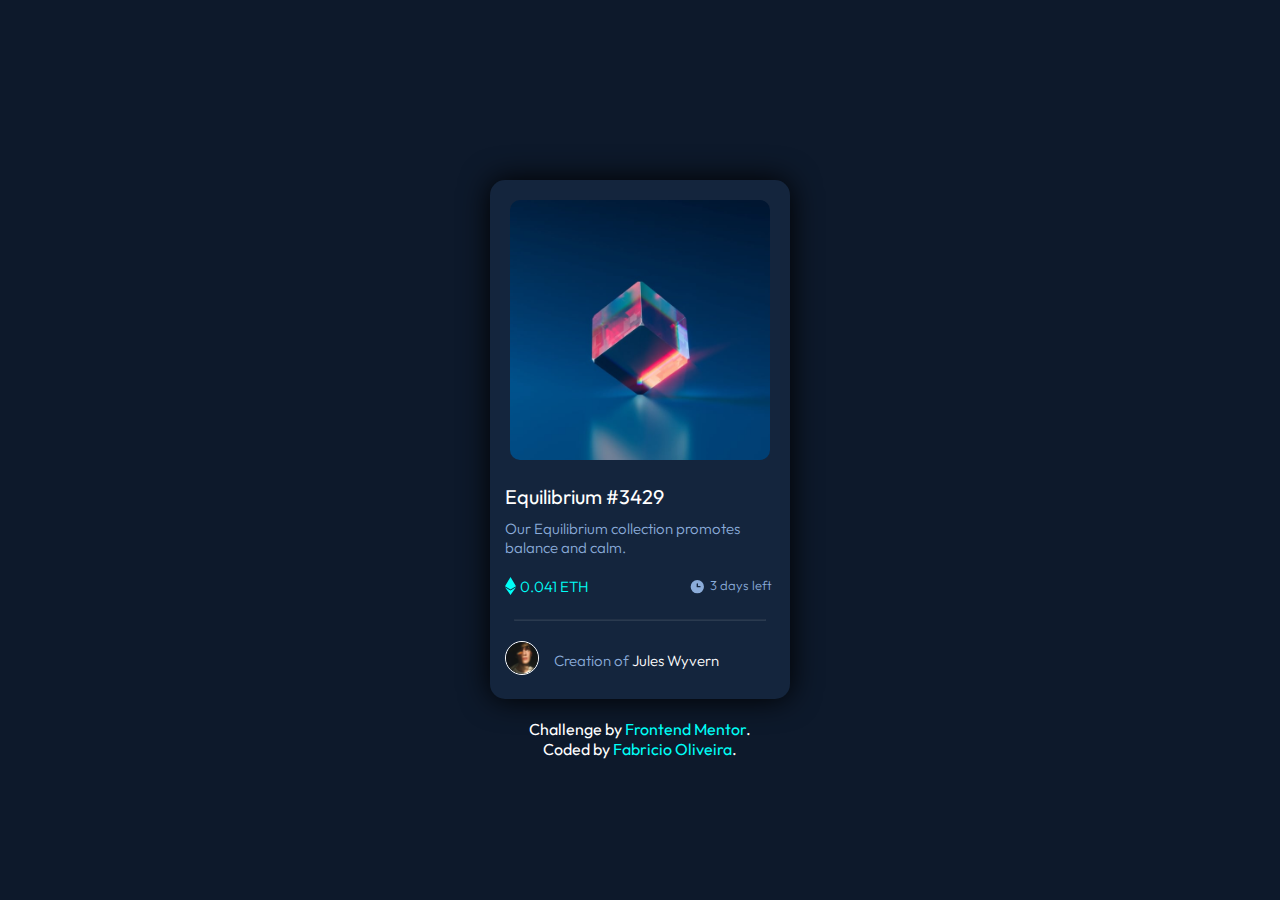
==== nft-preview-card-component-main/index.html @ 87f074b0 ":tada: Commit inicial" ====
<!DOCTYPE html>
<html lang="en">
<head>
  <meta charset="UTF-8">
  <meta name="viewport" content="width=device-width, initial-scale=1.0"> <!-- displays site properly based on user's device -->

  <link rel="stylesheet" href="./css/style.css">
  <link rel="icon" type="image/png" sizes="32x32" href="./images/favicon-32x32.png">

  <title>Frontend Mentor | NFT preview card component</title>

<body>

  <div class="main-container">
    <div class="card-container">
      <div class="img">
        <img src="./images/image-equilibrium.jpg" alt="">
      </div>
      <div class="texto">
        <h1>Equilibrium #3429</h1>
        <p>Our Equilibrium collection promotes balance and calm.</p>
        <p class="preco"> 0.041 ETH<span>3 days left</span></p>
      </div>
      <hr>
      <div class="criacao">
        <div class="avatar"><img src="./images/image-avatar.png" alt=""></div>
        <p>
          Creation of <span>Jules Wyvern</span>
        </p>
      </div>
    </div>
    <div class="attribution">
      Challenge by <a href="https://www.frontendmentor.io?ref=challenge" target="_blank">Frontend Mentor</a>.
      Coded by <a href="#">Fabricio Oliveira</a>.
    </div>
</body>

</html>
---- nft-preview-card-component-main/css/style.css ----
@import url('https://fonts.googleapis.com/css2?family=Outfit:wght@300;400;600&display=swap');

:root {
  --soft-blue: hsl(215, 51%, 70%);
  --cyan: hsl(178, 100%, 50%);
  --dark-blue-bg: hsl(217, 54%, 11%);
  --dark-blue-card: hsl(216, 50%, 16%);
  --dark-blue-linha: hsl(215, 32%, 27%);
  --white: hsl(0, 0%, 100%);
}


body, h1, p, span {
  margin: 0px;
  padding: 0px;
  font-family: "Outfit", sans-serif;
}

body {
  background-color: var(--dark-blue-bg);
}

h1 {
  font-weight: 400;
  text-align: start;
  padding: 0 15px;
  font-size: 20px;
  color: var(--white);
  margin-bottom: 10px;
}
h1:hover {
  color: var(--cyan);
}

p {
  font-weight: 300;
  text-align: start;
  padding: 0 15px;
  color: var(--soft-blue);
  font-size: 15px;
}

.main-container {
  padding-top: 20vh;
  text-align: center;
}

.card-container {
  margin: auto;
  width: 300px;
  background: var(--dark-blue-card);
  border-radius: 15px;
  text-align: center;
  font-family: 'Outfit', sans-serif;
  box-shadow: 0px 0px 30px;
}
.card-container:hover .img {
  background:url(../images/icon-view.svg) no-repeat center;
  cursor: pointer;
}


.img img {
  max-width: 260px;
  max-height: 100%;
  padding: 20px;
  border-radius: 30px;
}
.img img:hover {
  opacity:0.1;
}


.preco {
  margin-top: 20px;
  color: var(--cyan);
  display: flex;
  margin-bottom: 20px;
}

.preco::before {
  content: url(../images/icon-ethereum.svg);
  align-content: center;
  margin-right: 4px;
}

.preco span {
  display: flex;
  color: white;
  margin-left: 100px;
  font-size: 13px;
  color: var(--soft-blue);
}

.preco span::before {
  content: url(../images/icon-clock.svg);
  align-content: center;
  margin-right: 4px;
}

.criacao {
  display: flex;
  align-items: center;
  align-content: center;
  padding: 0 15px 20px;
}

.avatar img {
  width: 32px;
  height: auto;
  border: 1px solid var(--white);
  border-radius: 50%;
}

.criacao span {
  color: var(--white);
}
.criacao span:hover {
  color: var(--cyan);
}

hr {
  opacity: 0.1;
  width: 250px;
  margin-bottom: 20px;
}

.attribution {
  margin: 0 auto;
  margin-top: 20px;
  color: var(--white);
  max-width: 250px;
}

.attribution a {
  color: var(--cyan);
  text-decoration: none;
}

@media (max-width: 600px) {
  .card-container {
    margin: 0 auto;
  }
}
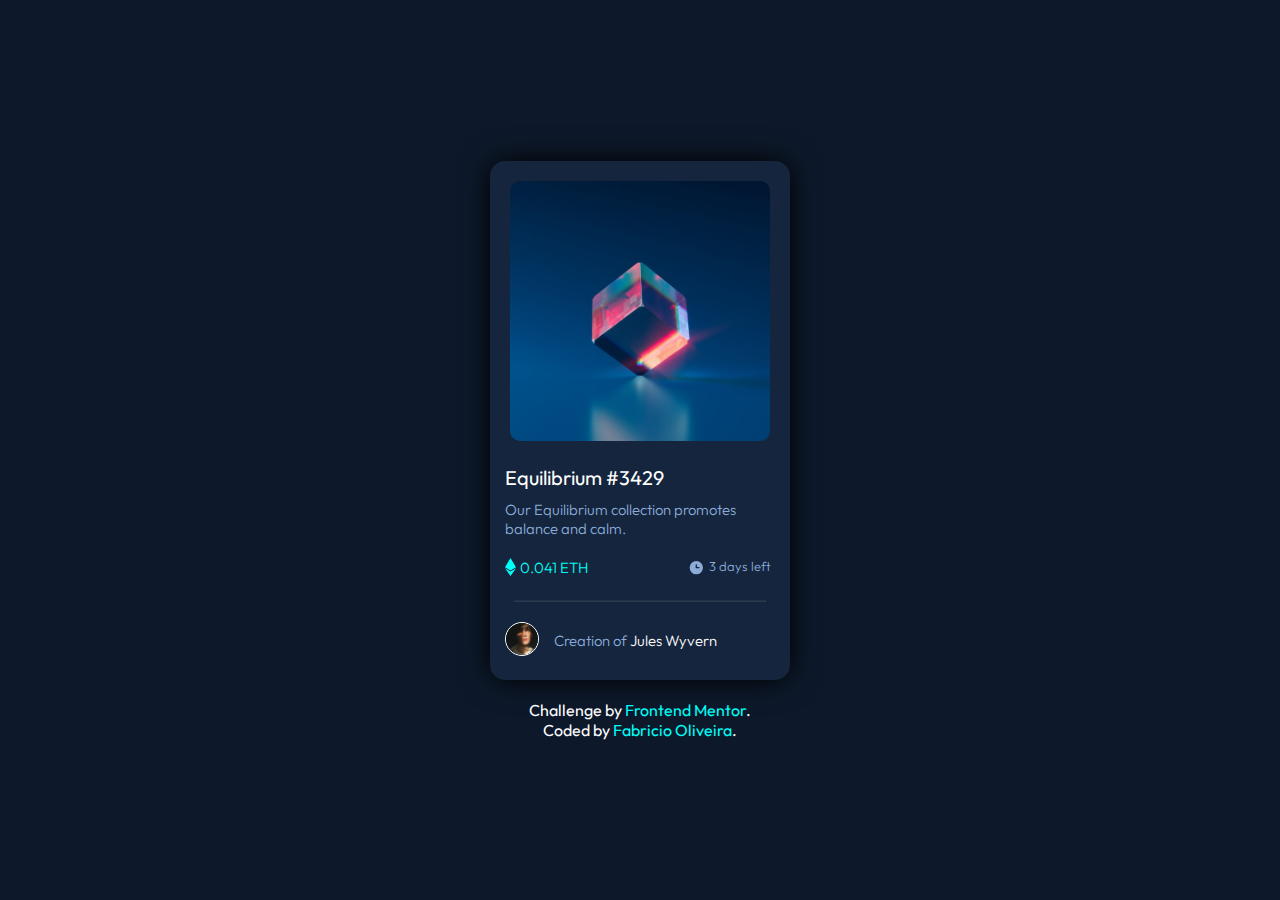
==== commit 5984f60f: ":bug: fix:" ====
--- a/nft-preview-card-component-main/index.html
+++ b/nft-preview-card-component-main/index.html
@@ -2,15 +2,13 @@
 <html lang="en">
 <head>
   <meta charset="UTF-8">
-  <meta name="viewport" content="width=device-width, initial-scale=1.0"> <!-- displays site properly based on user's device -->
+  <meta name="viewport" content="width=device-width, initial-scale=1.0">
 
   <link rel="stylesheet" href="./css/style.css">
   <link rel="icon" type="image/png" sizes="32x32" href="./images/favicon-32x32.png">
 
   <title>Frontend Mentor | NFT preview card component</title>
-
 <body>
-
   <div class="main-container">
     <div class="card-container">
       <div class="img">
@@ -29,10 +27,10 @@
         </p>
       </div>
     </div>
-    <div class="attribution">
+      <div class="attribution">
       Challenge by <a href="https://www.frontendmentor.io?ref=challenge" target="_blank">Frontend Mentor</a>.
       Coded by <a href="#">Fabricio Oliveira</a>.
-    </div>
+      </div>
+  </div>
 </body>
-
 </html>--- a/nft-preview-card-component-main/css/style.css
+++ b/nft-preview-card-component-main/css/style.css
@@ -1,4 +1,4 @@
-@import url('https://fonts.googleapis.com/css2?family=Outfit:wght@300;400;600&display=swap');
+@import url("https://fonts.googleapis.com/css2?family=Outfit:wght@300;400;600&display=swap");
 
 :root {
   --soft-blue: hsl(215, 51%, 70%);
@@ -9,14 +9,16 @@
   --white: hsl(0, 0%, 100%);
 }
 
-
-body, h1, p, span {
-  margin: 0px;
-  padding: 0px;
-  font-family: "Outfit", sans-serif;
+body,
+h1,
+p,
+span {
+  margin: 0;
+  padding: 0;
 }
 
 body {
+  font-family: "Outfit", sans-serif;
   background-color: var(--dark-blue-bg);
 }
 
@@ -24,7 +26,7 @@
   font-weight: 400;
   text-align: start;
   padding: 0 15px;
-  font-size: 20px;
+  font-size: 1.25rem;
   color: var(--white);
   margin-bottom: 10px;
 }
@@ -37,28 +39,30 @@
   text-align: start;
   padding: 0 15px;
   color: var(--soft-blue);
-  font-size: 15px;
+  font-size: 0.93rem;
 }
 
 .main-container {
-  padding-top: 20vh;
-  text-align: center;
+  width: 100vw;
+  height: 100vh;
+  display: flex;
+  flex-direction: column;
+  justify-content: center;
+  align-items: center;
 }
 
 .card-container {
-  margin: auto;
   width: 300px;
   background: var(--dark-blue-card);
   border-radius: 15px;
   text-align: center;
-  font-family: 'Outfit', sans-serif;
+  font-family: "Outfit", sans-serif;
   box-shadow: 0px 0px 30px;
 }
 .card-container:hover .img {
-  background:url(../images/icon-view.svg) no-repeat center;
+  background: url(../images/icon-view.svg) no-repeat center;
   cursor: pointer;
 }
-
 
 .img img {
   max-width: 260px;
@@ -67,9 +71,8 @@
   border-radius: 30px;
 }
 .img img:hover {
-  opacity:0.1;
+  opacity: 0.1;
 }
-
 
 .preco {
   margin-top: 20px;
@@ -126,19 +129,13 @@
 }
 
 .attribution {
-  margin: 0 auto;
+  text-align: center;
+  max-width: 250px;
+  color: var(--white);
   margin-top: 20px;
-  color: var(--white);
-  max-width: 250px;
 }
 
 .attribution a {
   color: var(--cyan);
   text-decoration: none;
 }
-
-@media (max-width: 600px) {
-  .card-container {
-    margin: 0 auto;
-  }
-}